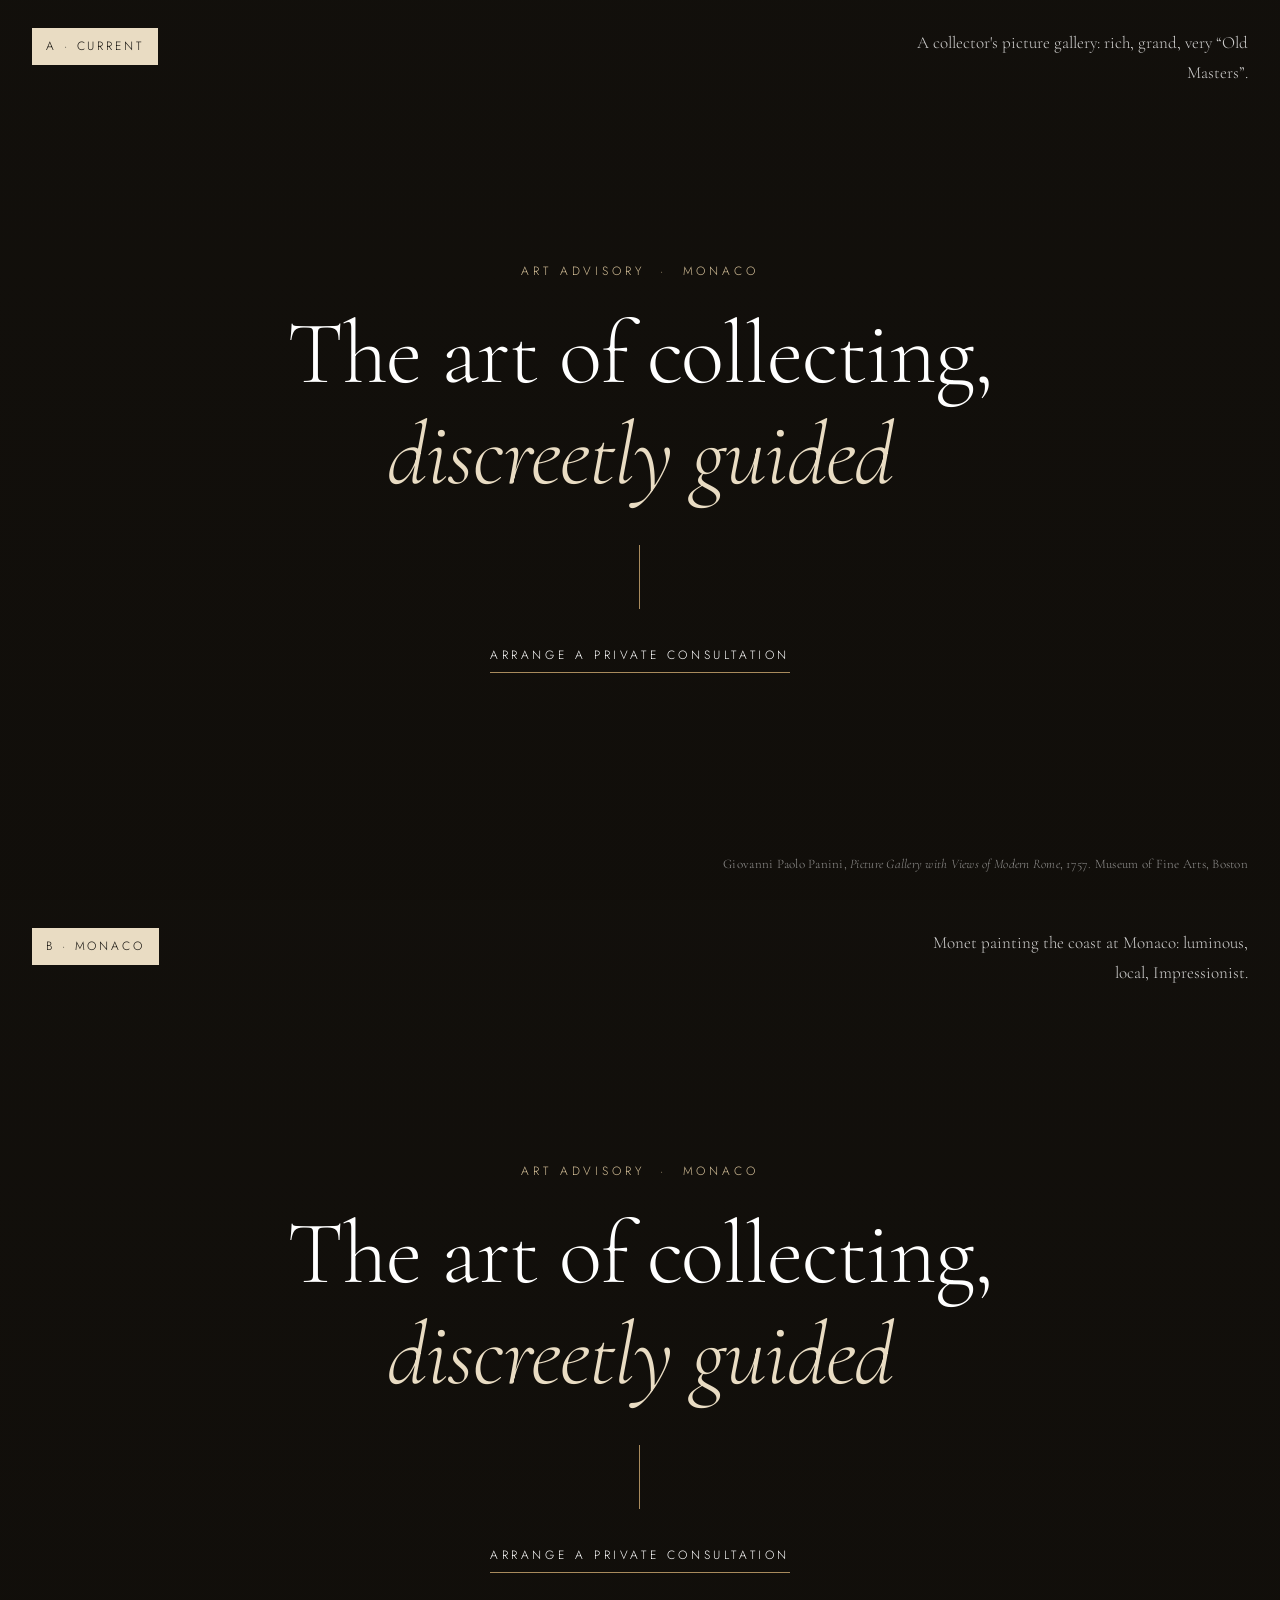
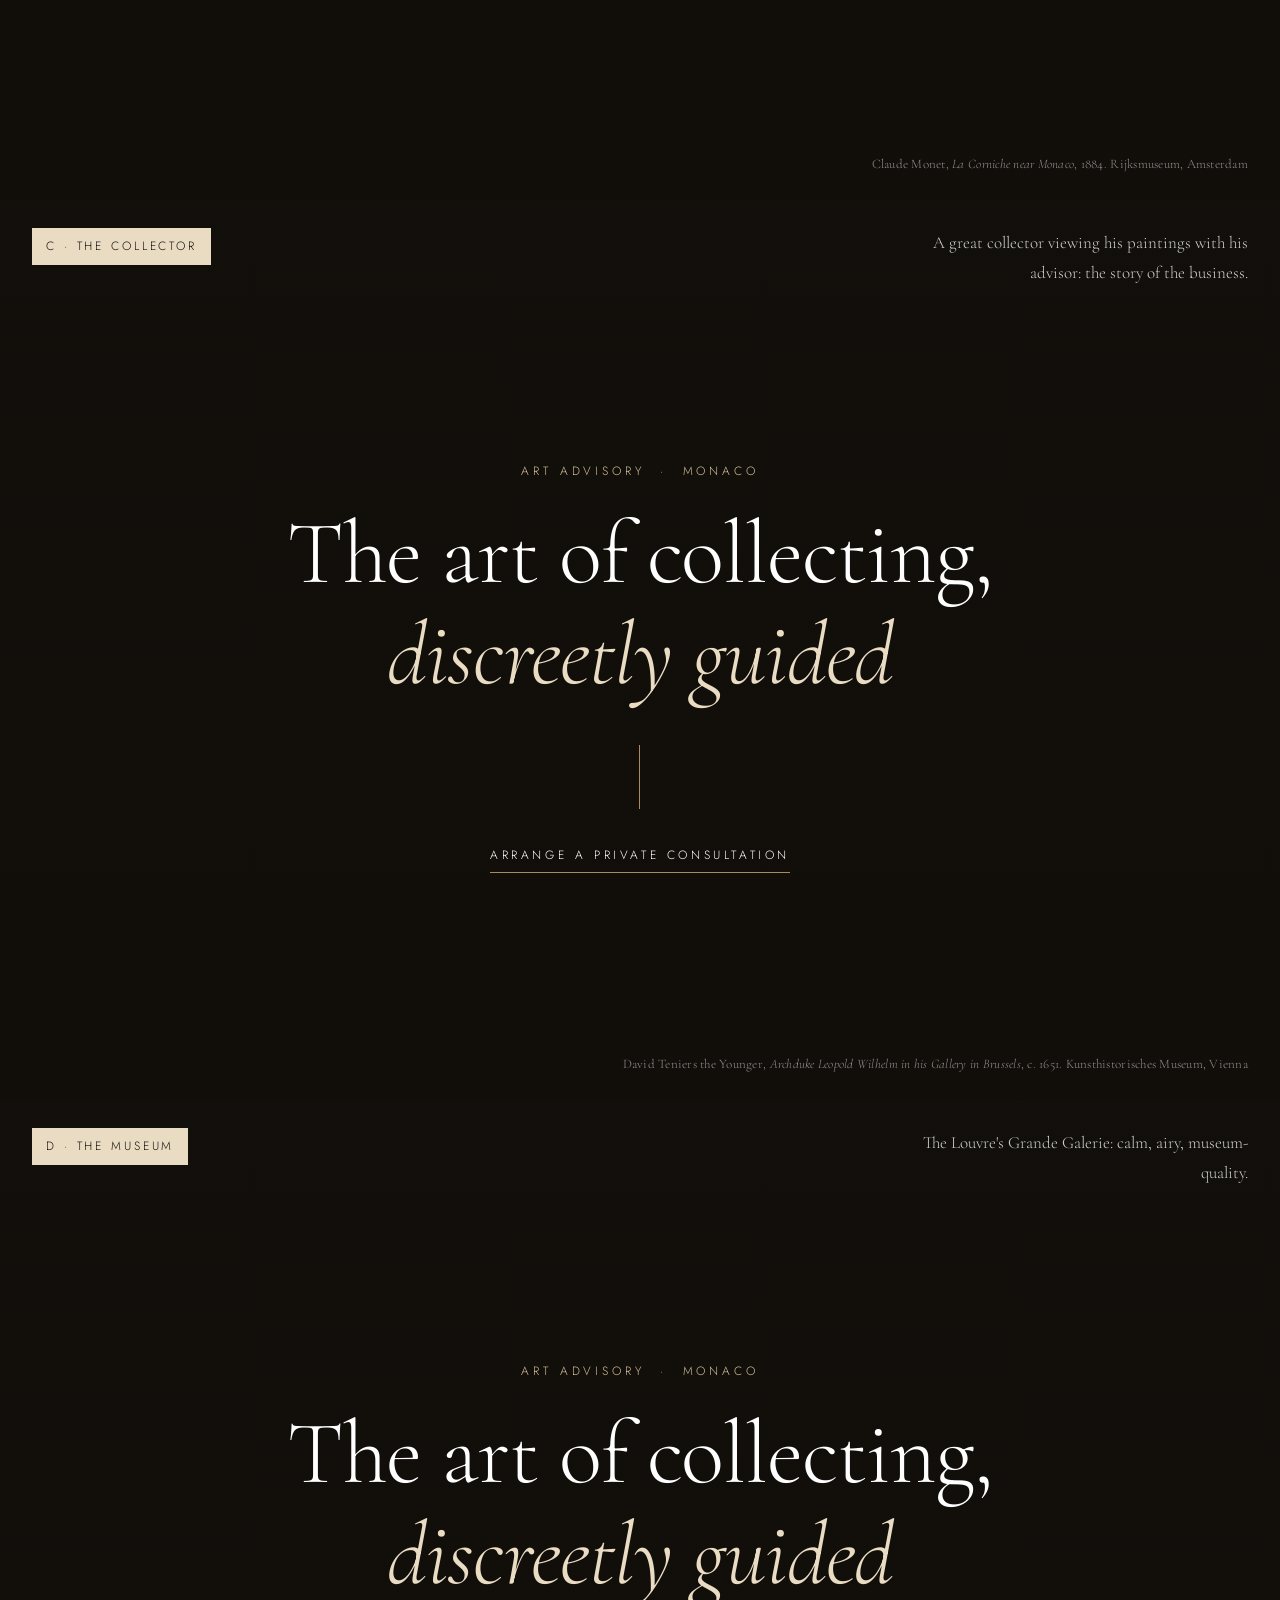
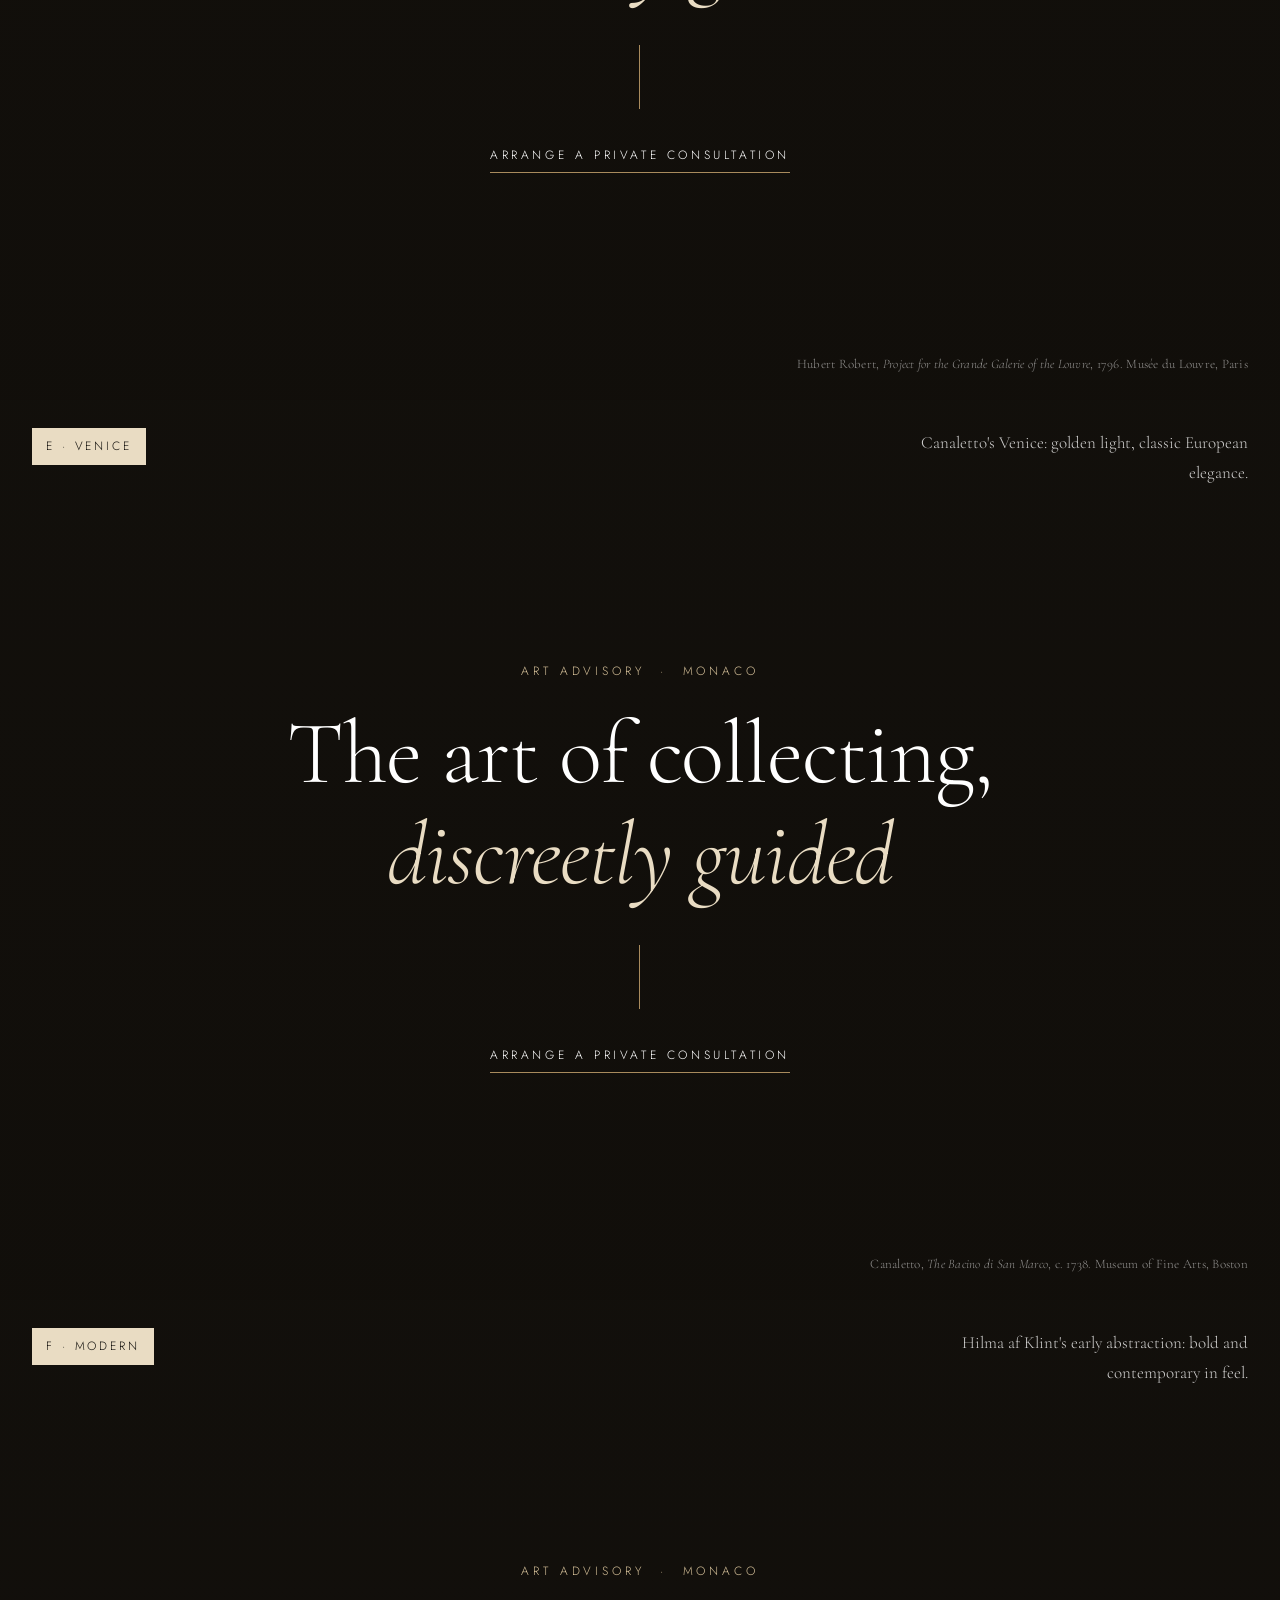
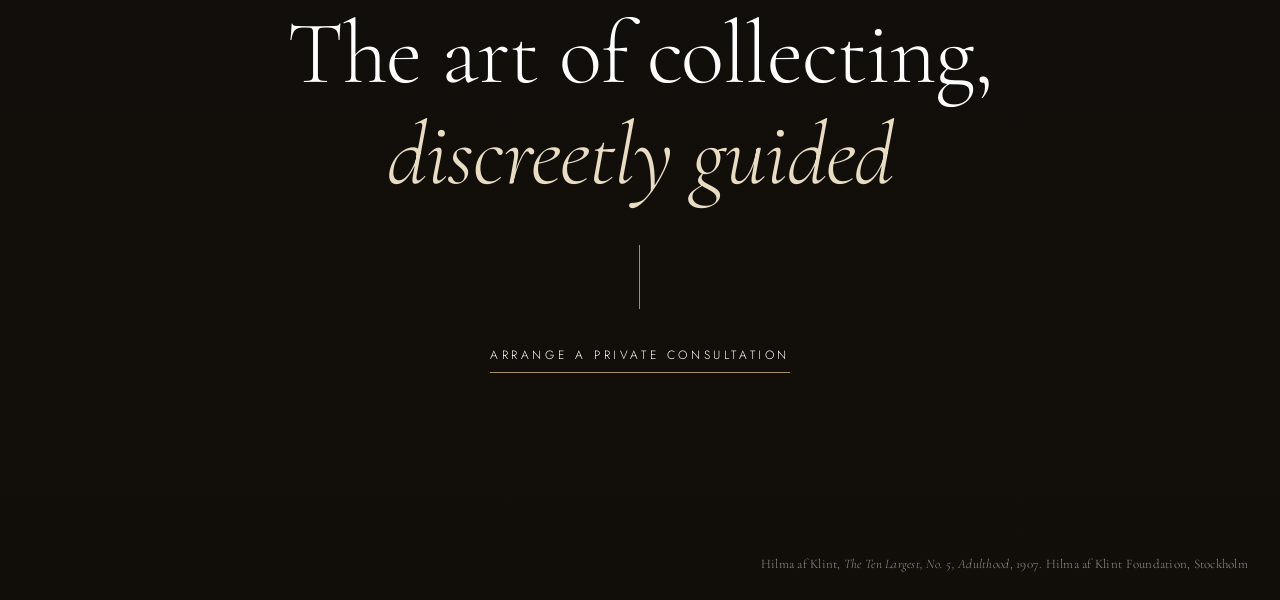
==== hero-options.html @ 7c298780 "Add hero image comparison page Co-Authored-By: Claude Opus 5.5 <noreply@anthropic.com> Claude-Sessio" ====
<!DOCTYPE html>
<html lang="en">
<head>
  <meta charset="utf-8">
  <meta name="viewport" content="width=device-width, initial-scale=1">
  <title>Hero image options | KD Fine Art Monaco</title>
  <meta name="robots" content="noindex">
  <link rel="preconnect" href="https://fonts.googleapis.com">
  <link rel="preconnect" href="https://fonts.gstatic.com" crossorigin>
  <link href="https://fonts.googleapis.com/css2?family=Cormorant+Garamond:ital,wght@0,300;0,400;0,500;0,700;1,300;1,400&family=Jost:wght@300;400&display=swap" rel="stylesheet">
  <link rel="stylesheet" href="styles.css?v=2">
  <style>
    .hero { background: var(--ink); overflow: hidden; }
    .hero-bg { position: absolute; inset: 0; background-size: cover; background-repeat: no-repeat; }
    .hero-bg::after { content: ""; position: absolute; inset: 0; background: linear-gradient(rgba(16,13,9,.62), rgba(16,13,9,.78)); }
    .hero-inner { position: relative; z-index: 1; }
    .credit-hero { z-index: 1; }
    .option-tag { position: absolute; top: 28px; left: 32px; z-index: 2; font-family: var(--sans); font-size: 12px; letter-spacing: .24em; text-transform: uppercase; color: #15130f; background: #e9dcc3; padding: 8px 14px; }
    .option-note { position: absolute; top: 28px; right: 32px; z-index: 2; max-width: 340px; text-align: right; font-family: var(--serif); font-size: 17px; color: rgba(255,255,255,.8); }
  </style>
</head>
<body>

  <section class="hero">
    <div class="hero-bg" style="background-image:url('https://upload.wikimedia.org/wikipedia/commons/thumb/0/0c/Giovanni_Paolo_Pannini_-_Picture_Gallery_with_Views_of_Modern_Rome_-_Google_Art_Project.jpg/1920px-Giovanni_Paolo_Pannini_-_Picture_Gallery_with_Views_of_Modern_Rome_-_Google_Art_Project.jpg');background-position:center 35%"></div>
    <span class="option-tag">A &middot; Current</span>
    <p class="option-note">A collector's picture gallery: rich, grand, very &ldquo;Old Masters&rdquo;.</p>
    <div class="hero-inner"><p class="label">Art Advisory &nbsp;&middot;&nbsp; Monaco</p><h1>The art of collecting,<br><em>discreetly guided</em></h1><span class="rule"></span><a href="#" class="link-cta">Arrange a private consultation</a></div>
    <p class="credit credit-hero">Giovanni Paolo Panini, <em>Picture Gallery with Views of Modern Rome</em>, 1757. Museum of Fine Arts, Boston</p>
  </section>

  <section class="hero">
    <div class="hero-bg" style="background-image:url('https://upload.wikimedia.org/wikipedia/commons/thumb/5/5d/Claude_Monet_-_La_Corniche_near_Monaco_-_Google_Art_Project.jpg/1920px-Claude_Monet_-_La_Corniche_near_Monaco_-_Google_Art_Project.jpg');background-position:center 40%"></div>
    <span class="option-tag">B &middot; Monaco</span>
    <p class="option-note">Monet painting the coast at Monaco: luminous, local, Impressionist.</p>
    <div class="hero-inner"><p class="label">Art Advisory &nbsp;&middot;&nbsp; Monaco</p><h1>The art of collecting,<br><em>discreetly guided</em></h1><span class="rule"></span><a href="#" class="link-cta">Arrange a private consultation</a></div>
    <p class="credit credit-hero">Claude Monet, <em>La Corniche near Monaco</em>, 1884. Rijksmuseum, Amsterdam</p>
  </section>

  <section class="hero">
    <div class="hero-bg" style="background-image:url('https://upload.wikimedia.org/wikipedia/commons/thumb/e/e1/David_Teniers_the_Younger_-_Archduke_Leopold_William_in_his_Gallery_at_Brussels_-_Google_Art_Project.jpg/1920px-David_Teniers_the_Younger_-_Archduke_Leopold_William_in_his_Gallery_at_Brussels_-_Google_Art_Project.jpg');background-position:center 45%"></div>
    <span class="option-tag">C &middot; The collector</span>
    <p class="option-note">A great collector viewing his paintings with his advisor: the story of the business.</p>
    <div class="hero-inner"><p class="label">Art Advisory &nbsp;&middot;&nbsp; Monaco</p><h1>The art of collecting,<br><em>discreetly guided</em></h1><span class="rule"></span><a href="#" class="link-cta">Arrange a private consultation</a></div>
    <p class="credit credit-hero">David Teniers the Younger, <em>Archduke Leopold Wilhelm in his Gallery in Brussels</em>, c. 1651. Kunsthistorisches Museum, Vienna</p>
  </section>

  <section class="hero">
    <div class="hero-bg" style="background-image:url('https://upload.wikimedia.org/wikipedia/commons/thumb/4/46/Hubert_Robert_-_Projet_d%27am%C3%A9nagement_de_la_Grande_Galerie_du_Louvre_%281796%29.JPG/1920px-Hubert_Robert_-_Projet_d%27am%C3%A9nagement_de_la_Grande_Galerie_du_Louvre_%281796%29.JPG');background-position:center 50%"></div>
    <span class="option-tag">D &middot; The museum</span>
    <p class="option-note">The Louvre's Grande Galerie: calm, airy, museum-quality.</p>
    <div class="hero-inner"><p class="label">Art Advisory &nbsp;&middot;&nbsp; Monaco</p><h1>The art of collecting,<br><em>discreetly guided</em></h1><span class="rule"></span><a href="#" class="link-cta">Arrange a private consultation</a></div>
    <p class="credit credit-hero">Hubert Robert, <em>Project for the Grande Galerie of the Louvre</em>, 1796. Mus&eacute;e du Louvre, Paris</p>
  </section>

  <section class="hero">
    <div class="hero-bg" style="background-image:url('https://upload.wikimedia.org/wikipedia/commons/thumb/4/4d/Boston%2C_Museum_of_Fine_Art_-_Il_bacino_di_San_Marco_c.1738_-_Canaletto.jpg/1920px-Boston%2C_Museum_of_Fine_Art_-_Il_bacino_di_San_Marco_c.1738_-_Canaletto.jpg');background-position:center 40%"></div>
    <span class="option-tag">E &middot; Venice</span>
    <p class="option-note">Canaletto's Venice: golden light, classic European elegance.</p>
    <div class="hero-inner"><p class="label">Art Advisory &nbsp;&middot;&nbsp; Monaco</p><h1>The art of collecting,<br><em>discreetly guided</em></h1><span class="rule"></span><a href="#" class="link-cta">Arrange a private consultation</a></div>
    <p class="credit credit-hero">Canaletto, <em>The Bacino di San Marco</em>, c. 1738. Museum of Fine Arts, Boston</p>
  </section>

  <section class="hero">
    <div class="hero-bg" style="background-image:url('https://upload.wikimedia.org/wikipedia/commons/f/fa/Hilma_af_Klint_-_The_Ten_Largest_No._5_-_Adulthood_-_1907.jpg');background-position:center 30%"></div>
    <span class="option-tag">F &middot; Modern</span>
    <p class="option-note">Hilma af Klint's early abstraction: bold and contemporary in feel.</p>
    <div class="hero-inner"><p class="label">Art Advisory &nbsp;&middot;&nbsp; Monaco</p><h1>The art of collecting,<br><em>discreetly guided</em></h1><span class="rule"></span><a href="#" class="link-cta">Arrange a private consultation</a></div>
    <p class="credit credit-hero">Hilma af Klint, <em>The Ten Largest, No. 5, Adulthood</em>, 1907. Hilma af Klint Foundation, Stockholm</p>
  </section>

</body>
</html>
---- styles.css ----
:root {
  --ink: #15130f;
  --ink-2: #1e1b16;
  --paper: #f7f3ec;
  --ivory: #efe8dc;
  --text: #3d382f;
  --muted: #8a8172;
  --gold: #a98b5d;
  --gold-soft: rgba(169, 139, 93, 0.45);
  --serif: "Cormorant Garamond", "Didot", Georgia, serif;
  --sans: "Jost", "Helvetica Neue", Arial, sans-serif;
  --hero-img: url("https://upload.wikimedia.org/wikipedia/commons/thumb/0/0c/Giovanni_Paolo_Pannini_-_Picture_Gallery_with_Views_of_Modern_Rome_-_Google_Art_Project.jpg/1920px-Giovanni_Paolo_Pannini_-_Picture_Gallery_with_Views_of_Modern_Rome_-_Google_Art_Project.jpg");
}

* { box-sizing: border-box; margin: 0; padding: 0; }
html { scroll-behavior: smooth; }
body {
  font-family: var(--sans);
  font-weight: 300;
  font-size: 17px;
  line-height: 1.75;
  color: var(--text);
  background: var(--paper);
  -webkit-font-smoothing: antialiased;
}
a { color: inherit; }
img { max-width: 100%; display: block; }
.wrap { max-width: 1180px; margin: 0 auto; padding: 0 40px; }
.narrow { max-width: 820px; }

/* Type */
h1, h2, h3 { font-family: var(--serif); font-weight: 300; line-height: 1.12; color: var(--ink); }
h1 { font-size: clamp(46px, 7vw, 92px); color: #fff; letter-spacing: -0.01em; }
h1 em { font-style: italic; color: #e9dcc3; }
h2 { font-size: clamp(36px, 4.4vw, 54px); margin-bottom: 28px; }
h3 { font-size: 25px; font-weight: 400; }
.label { font-family: var(--sans); font-size: 12px; letter-spacing: 0.32em; text-transform: uppercase; color: var(--gold); margin-bottom: 22px; }
.credit { font-family: var(--serif); font-size: 13px; font-style: normal; color: var(--muted); letter-spacing: 0.02em; }
.credit em { font-style: italic; }

/* Logo */
.logo { display: inline-flex; align-items: center; gap: 12px; text-decoration: none; color: inherit; }
.logo-mark { font-family: var(--serif); font-weight: 700; font-size: 42px; line-height: 1; letter-spacing: -3px; }
.logo-text { font-family: var(--sans); font-weight: 400; font-size: 11px; line-height: 1.25; text-transform: uppercase; letter-spacing: 0.22em; }
.logo-small .logo-mark { font-size: 30px; }
.logo-small .logo-text { font-size: 9px; }

/* Header */
.site-header { position: fixed; inset: 0 0 auto 0; z-index: 20; color: #fff; transition: background .35s, color .35s, box-shadow .35s; }
.site-header.scrolled, .site-header.solid { background: rgba(247, 243, 236, 0.97); color: var(--ink); box-shadow: 0 1px 0 var(--gold-soft); }
.header-inner { display: flex; align-items: center; justify-content: space-between; height: 92px; }
.nav { display: flex; gap: 44px; }
.nav a { text-decoration: none; font-size: 12px; letter-spacing: 0.28em; text-transform: uppercase; position: relative; padding: 6px 0; }
.nav a::after { content: ""; position: absolute; left: 0; bottom: 0; width: 0; height: 1px; background: var(--gold); transition: width .3s; }
.nav a:hover::after { width: 100%; }

/* Hero */
.hero {
  position: relative; min-height: 100vh; display: flex; align-items: center; justify-content: center; text-align: center;
  background: linear-gradient(rgba(16, 13, 9, 0.62), rgba(16, 13, 9, 0.78)), var(--hero-img) center 35% / cover no-repeat, var(--ink);
  padding: 120px 24px 90px;
}
.hero .label { color: #d4bf98; }
.rule { display: block; width: 1px; height: 64px; background: var(--gold); margin: 40px auto 30px; }
.link-cta { color: #fff; text-decoration: none; font-size: 12px; letter-spacing: 0.3em; text-transform: uppercase; border-bottom: 1px solid var(--gold); padding-bottom: 8px; transition: color .3s; }
.link-cta:hover { color: #e9dcc3; }
.credit-hero { position: absolute; right: 32px; bottom: 24px; color: rgba(255,255,255,0.55); max-width: 60%; text-align: right; }

/* Intro */
.intro { padding: 140px 0 120px; text-align: center; }
.monogram { width: 92px; height: 92px; color: var(--gold); margin: 0 auto 44px; display: block; }
.statement { font-family: var(--serif); font-weight: 300; font-size: clamp(26px, 3vw, 36px); line-height: 1.45; color: var(--ink); }

/* About */
.about { padding: 40px 0 150px; }
.about-grid { display: grid; grid-template-columns: 5fr 7fr; gap: 100px; align-items: center; }
.portrait { position: relative; max-width: 380px; margin: 0 auto; }
.portrait img { border-radius: 50%; width: 100%; height: auto; position: relative; }
.portrait-ring { position: absolute; inset: -18px; border: 1px solid var(--gold-soft); border-radius: 50%; }
.about-text p { margin-bottom: 18px; max-width: 540px; }
.fairs { margin-top: 34px; padding-top: 22px; border-top: 1px solid var(--gold-soft); font-size: 12px; letter-spacing: 0.22em; text-transform: uppercase; color: var(--muted); }

/* Services */
.services { background: var(--ink); color: #c9c0b0; padding: 150px 0; }
.services h2, .services h3 { color: #f3ece0; }
.services-grid { display: grid; grid-template-columns: 5fr 6fr; gap: 100px; align-items: center; }
.framed { margin: 0; }
.frame { padding: 18px; background: #2a251d; border: 1px solid var(--gold); box-shadow: inset 0 0 0 6px #1a1712, 0 30px 60px rgba(0,0,0,0.45); }
.frame img { width: 100%; aspect-ratio: 4 / 5; object-fit: cover; object-position: 50% 40%; }
.framed .credit { margin-top: 18px; color: #8d8474; }
.service-list { list-style: none; margin-top: 12px; }
.service-list li { padding: 22px 0; border-top: 1px solid rgba(169, 139, 93, 0.3); }
.service-list li:last-child { border-bottom: 1px solid rgba(169, 139, 93, 0.3); }
.service-list p { margin-top: 4px; font-size: 16px; }

/* Contact */
.contact { display: grid; grid-template-columns: 1fr 1fr; min-height: 640px; }
.contact-image { position: relative; overflow: hidden; background: var(--ink-2); }
.contact-image img { width: 100%; height: 100%; object-fit: cover; }
.credit-overlay { position: absolute; left: 24px; bottom: 18px; color: rgba(255,255,255,0.8); text-shadow: 0 1px 6px rgba(0,0,0,0.5); }
.contact-text { padding: 120px 9%; display: flex; flex-direction: column; justify-content: center; }
.contact-text > p { max-width: 440px; }
.contact-details { list-style: none; margin: 36px 0 44px; font-family: var(--serif); font-size: 24px; color: var(--ink); line-height: 1.7; }
.contact-details a { text-decoration: none; }
.contact-details a:hover { color: var(--gold); }
.btn { align-self: flex-start; display: inline-block; padding: 17px 34px; border: 1px solid var(--ink); color: var(--ink); text-decoration: none; font-size: 12px; letter-spacing: 0.28em; text-transform: uppercase; transition: background .3s, color .3s; }
.btn:hover { background: var(--ink); color: var(--paper); }

/* Footer */
.site-footer { background: var(--ink); color: #9c9383; padding: 44px 0; }
.footer-inner { display: flex; flex-wrap: wrap; gap: 24px; align-items: center; justify-content: space-between; }
.site-footer .logo { color: #efe8dc; }
.footer-links { display: flex; flex-wrap: wrap; gap: 32px; font-size: 12px; letter-spacing: 0.18em; text-transform: uppercase; }
.footer-links a { text-decoration: none; }
.footer-links a:hover { color: var(--gold); }

/* Simple content page (privacy) */
.page { padding: 170px 0 110px; }
.page .wrap { max-width: 780px; }
.page h1 { color: var(--ink); font-size: clamp(40px, 5vw, 60px); margin-bottom: 20px; }
.page h2 { font-size: 28px; margin: 40px 0 12px; }
.page p, .page li { margin-bottom: 14px; }
.page ul { padding-left: 22px; }

/* Responsive */
@media (max-width: 900px) {
  .wrap { padding: 0 26px; }
  .nav { gap: 24px; }
  .about-grid, .services-grid { grid-template-columns: 1fr; gap: 64px; }
  .portrait { max-width: 280px; }
  .contact { grid-template-columns: 1fr; }
  .contact-image { height: 360px; }
  .contact-text { padding: 80px 26px; }
  .intro { padding: 100px 0 80px; }
  .about { padding-bottom: 100px; }
  .services { padding: 100px 0; }
  .credit-hero { left: 24px; right: 24px; max-width: none; text-align: center; }
}
@media (max-width: 560px) {
  .header-inner { height: 74px; }
  .logo-mark { font-size: 34px; }
  .logo-text { font-size: 9px; }
  .nav a:not(:last-child) { display: none; }
  .contact-details { font-size: 20px; }
}
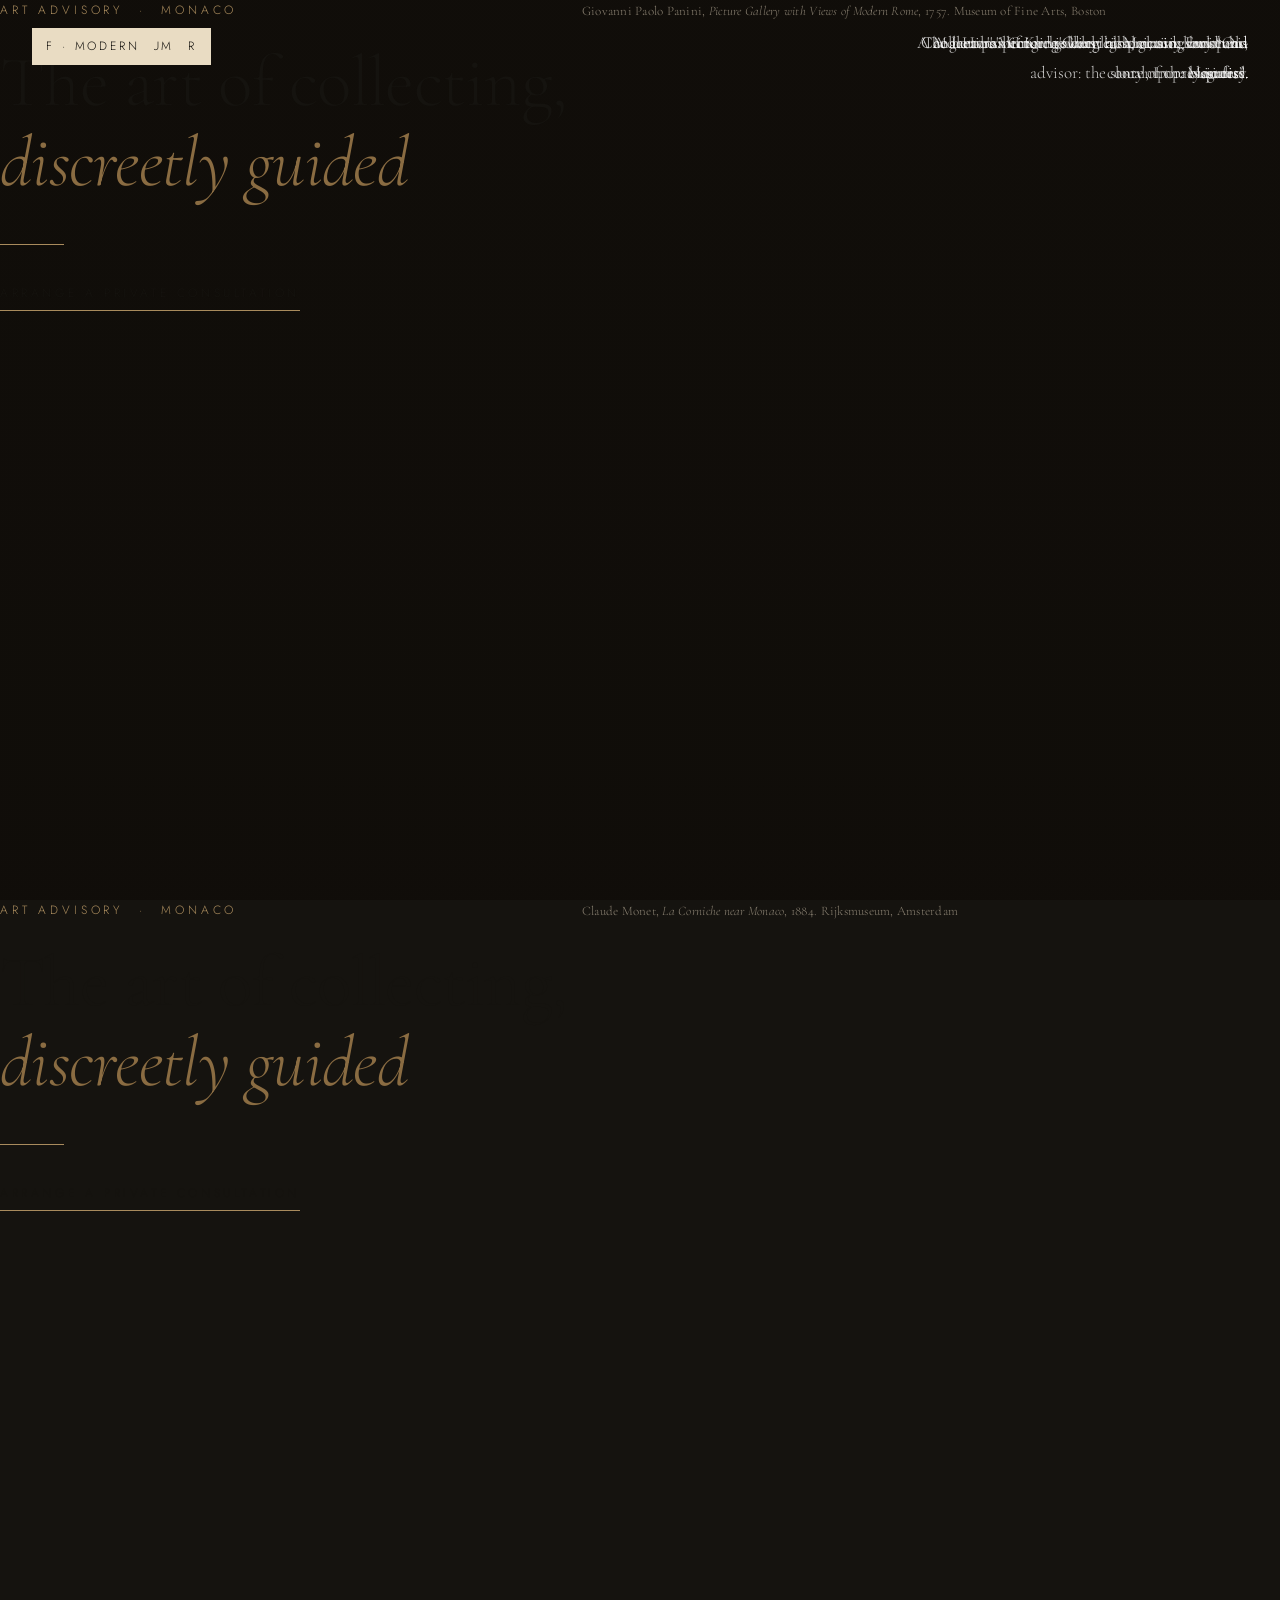
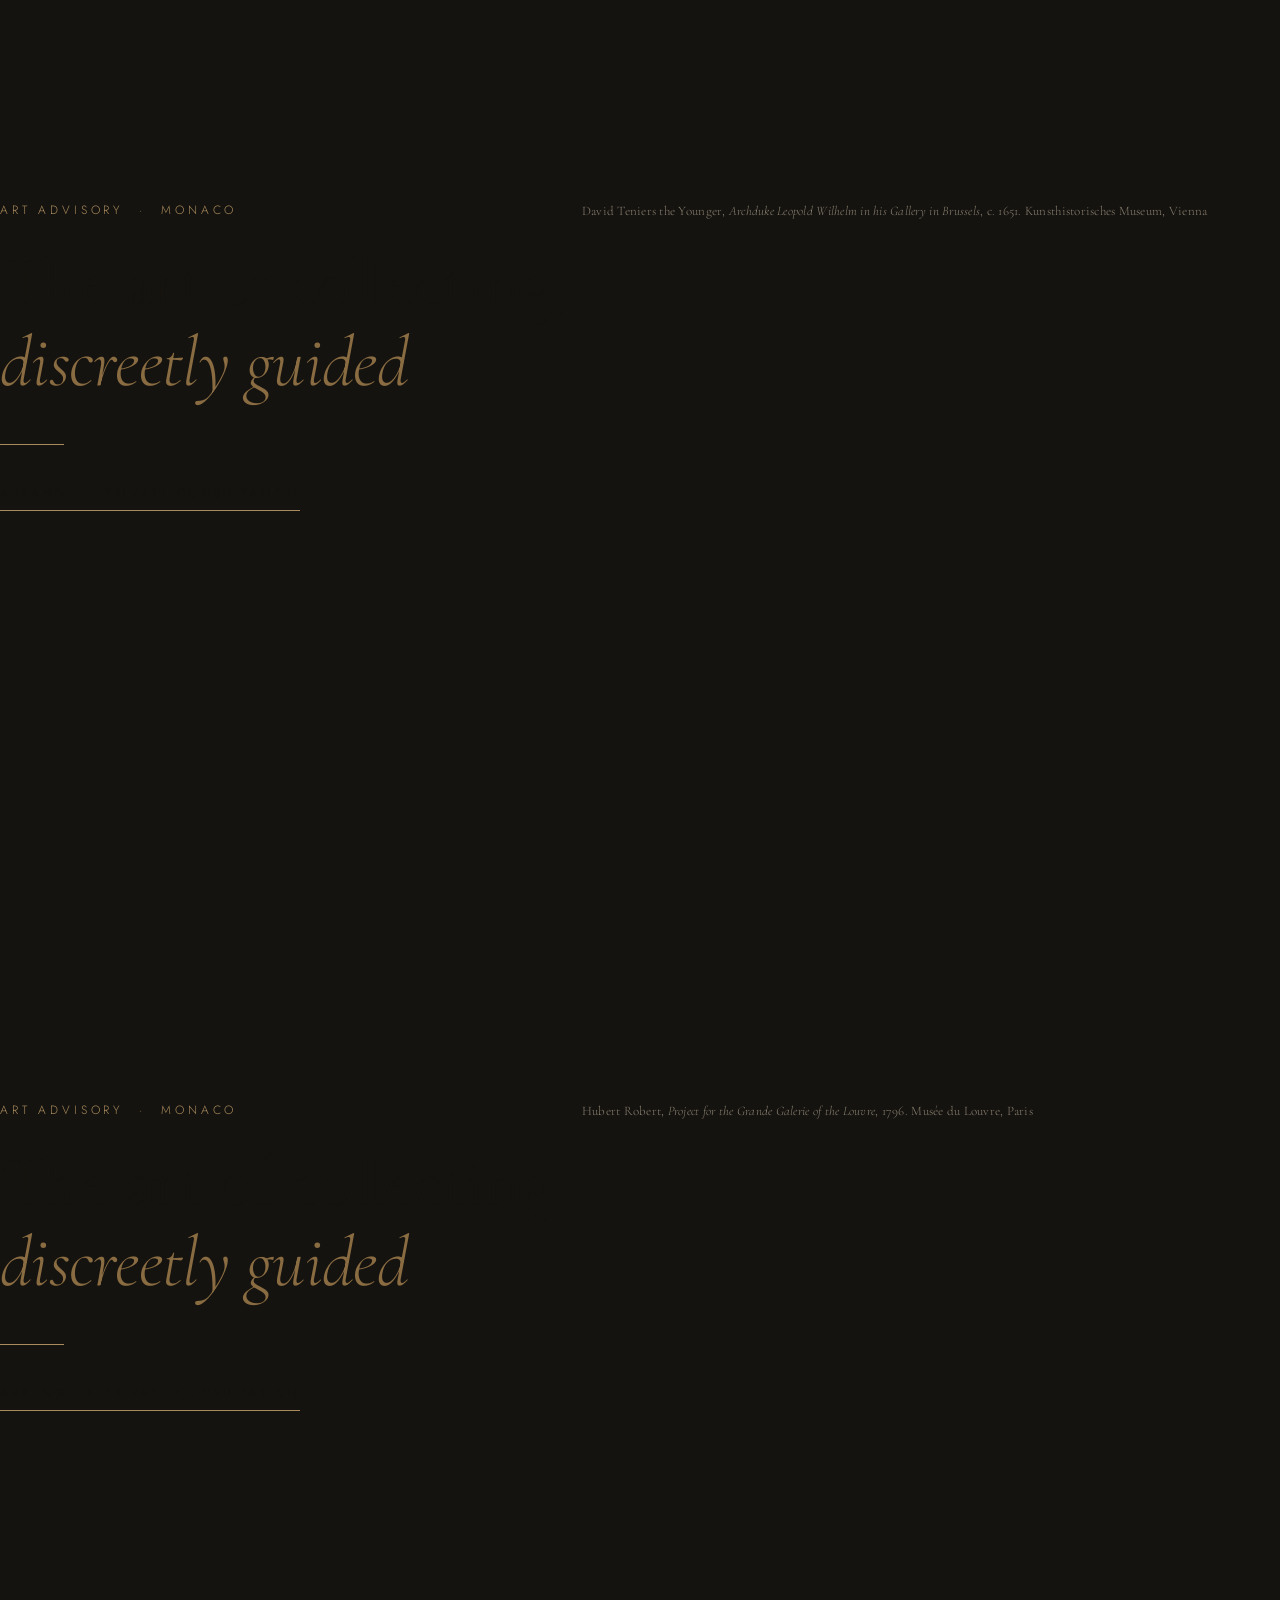
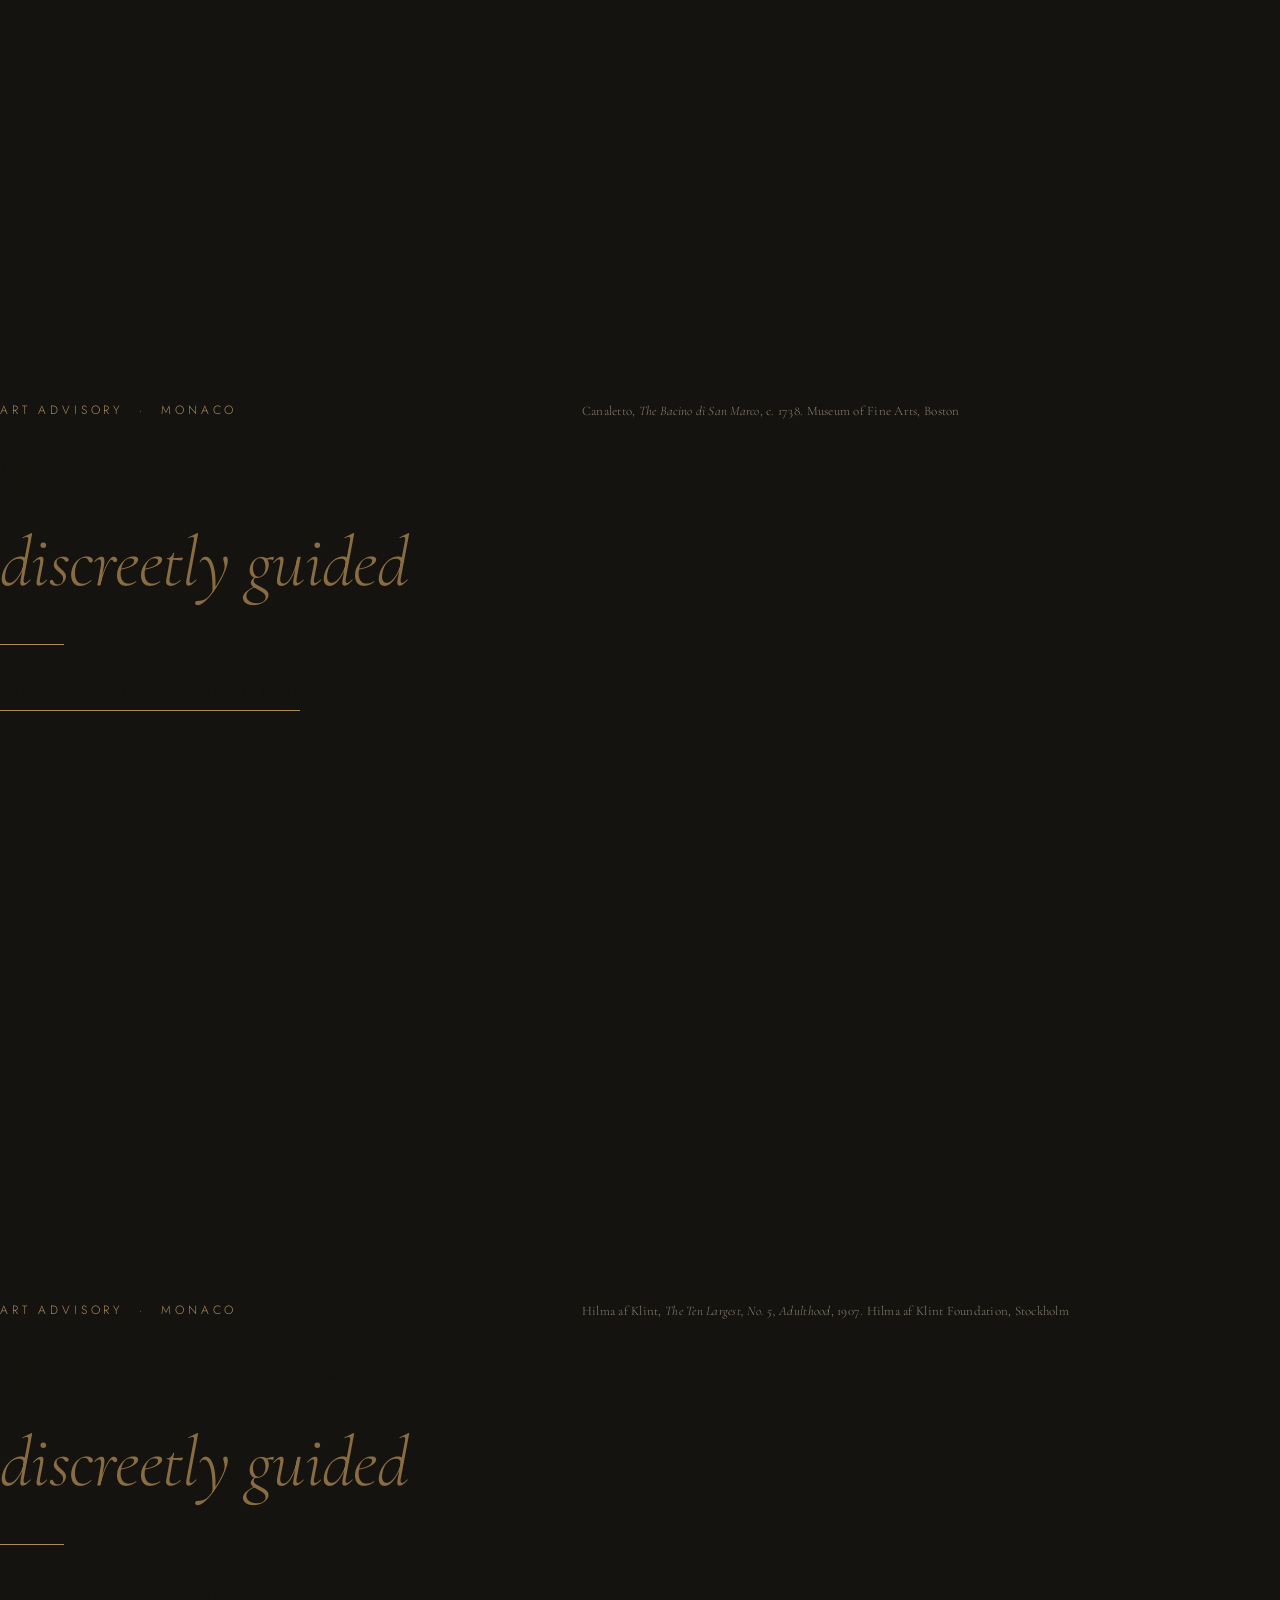
==== commit 476fce63: "Lighter design: ivory throughout, Monet's Monaco in the hero Co-Authored-By: Claude Opus 5.5 <norepl" ====
--- a/hero-options.html
+++ b/hero-options.html
@@ -8,7 +8,7 @@
   <link rel="preconnect" href="https://fonts.googleapis.com">
   <link rel="preconnect" href="https://fonts.gstatic.com" crossorigin>
   <link href="https://fonts.googleapis.com/css2?family=Cormorant+Garamond:ital,wght@0,300;0,400;0,500;0,700;1,300;1,400&family=Jost:wght@300;400&display=swap" rel="stylesheet">
-  <link rel="stylesheet" href="styles.css?v=2">
+  <link rel="stylesheet" href="styles.css?v=3">
   <style>
     .hero { background: var(--ink); overflow: hidden; }
     .hero-bg { position: absolute; inset: 0; background-size: cover; background-repeat: no-repeat; }
--- a/styles.css
+++ b/styles.css
@@ -1,15 +1,14 @@
 :root {
   --ink: #15130f;
   --ink-2: #1e1b16;
-  --paper: #f7f3ec;
-  --ivory: #efe8dc;
+  --paper: #faf7f2;
+  --ivory: #f1ebe1;
   --text: #3d382f;
   --muted: #8a8172;
   --gold: #a98b5d;
   --gold-soft: rgba(169, 139, 93, 0.45);
   --serif: "Cormorant Garamond", "Didot", Georgia, serif;
   --sans: "Jost", "Helvetica Neue", Arial, sans-serif;
-  --hero-img: url("https://upload.wikimedia.org/wikipedia/commons/thumb/0/0c/Giovanni_Paolo_Pannini_-_Picture_Gallery_with_Views_of_Modern_Rome_-_Google_Art_Project.jpg/1920px-Giovanni_Paolo_Pannini_-_Picture_Gallery_with_Views_of_Modern_Rome_-_Google_Art_Project.jpg");
 }
 
 * { box-sizing: border-box; margin: 0; padding: 0; }
@@ -30,8 +29,8 @@
 
 /* Type */
 h1, h2, h3 { font-family: var(--serif); font-weight: 300; line-height: 1.12; color: var(--ink); }
-h1 { font-size: clamp(46px, 7vw, 92px); color: #fff; letter-spacing: -0.01em; }
-h1 em { font-style: italic; color: #e9dcc3; }
+h1 { font-size: clamp(44px, 5.6vw, 84px); color: var(--ink); letter-spacing: -0.01em; }
+h1 em { font-style: italic; color: #8a6c42; }
 h2 { font-size: clamp(36px, 4.4vw, 54px); margin-bottom: 28px; }
 h3 { font-size: 25px; font-weight: 400; }
 .label { font-family: var(--sans); font-size: 12px; letter-spacing: 0.32em; text-transform: uppercase; color: var(--gold); margin-bottom: 22px; }
@@ -46,8 +45,8 @@
 .logo-small .logo-text { font-size: 9px; }
 
 /* Header */
-.site-header { position: fixed; inset: 0 0 auto 0; z-index: 20; color: #fff; transition: background .35s, color .35s, box-shadow .35s; }
-.site-header.scrolled, .site-header.solid { background: rgba(247, 243, 236, 0.97); color: var(--ink); box-shadow: 0 1px 0 var(--gold-soft); }
+.site-header { position: fixed; inset: 0 0 auto 0; z-index: 20; color: var(--ink); transition: background .35s, color .35s, box-shadow .35s; }
+.site-header.scrolled, .site-header.solid { background: rgba(250, 247, 242, 0.97); color: var(--ink); box-shadow: 0 1px 0 var(--gold-soft); }
 .header-inner { display: flex; align-items: center; justify-content: space-between; height: 92px; }
 .nav { display: flex; gap: 44px; }
 .nav a { text-decoration: none; font-size: 12px; letter-spacing: 0.28em; text-transform: uppercase; position: relative; padding: 6px 0; }
@@ -55,16 +54,14 @@
 .nav a:hover::after { width: 100%; }
 
 /* Hero */
-.hero {
-  position: relative; min-height: 100vh; display: flex; align-items: center; justify-content: center; text-align: center;
-  background: linear-gradient(rgba(16, 13, 9, 0.62), rgba(16, 13, 9, 0.78)), var(--hero-img) center 35% / cover no-repeat, var(--ink);
-  padding: 120px 24px 90px;
-}
-.hero .label { color: #d4bf98; }
-.rule { display: block; width: 1px; height: 64px; background: var(--gold); margin: 40px auto 30px; }
-.link-cta { color: #fff; text-decoration: none; font-size: 12px; letter-spacing: 0.3em; text-transform: uppercase; border-bottom: 1px solid var(--gold); padding-bottom: 8px; transition: color .3s; }
-.link-cta:hover { color: #e9dcc3; }
-.credit-hero { position: absolute; right: 32px; bottom: 24px; color: rgba(255,255,255,0.55); max-width: 60%; text-align: right; }
+.hero { display: grid; grid-template-columns: 5fr 6fr; min-height: 100vh; background: var(--paper); }
+.hero-text { display: flex; flex-direction: column; justify-content: center; align-items: flex-start; padding: 140px 6% 90px 8%; }
+.rule { display: block; width: 64px; height: 1px; background: var(--gold); margin: 40px 0 32px; }
+.link-cta { color: var(--ink); text-decoration: none; font-size: 12px; letter-spacing: 0.3em; text-transform: uppercase; border-bottom: 1px solid var(--gold); padding-bottom: 8px; transition: color .3s; }
+.link-cta:hover { color: var(--gold); }
+.hero-image { position: relative; margin: 0; padding: 120px 40px 70px 0; display: flex; flex-direction: column; }
+.hero-image img { flex: 1; width: 100%; min-height: 0; object-fit: cover; object-position: center 45%; box-shadow: 0 30px 70px rgba(60, 45, 25, 0.18); }
+.hero-image figcaption { margin-top: 14px; text-align: right; }
 
 /* Intro */
 .intro { padding: 140px 0 120px; text-align: center; }
@@ -81,21 +78,21 @@
 .fairs { margin-top: 34px; padding-top: 22px; border-top: 1px solid var(--gold-soft); font-size: 12px; letter-spacing: 0.22em; text-transform: uppercase; color: var(--muted); }
 
 /* Services */
-.services { background: var(--ink); color: #c9c0b0; padding: 150px 0; }
-.services h2, .services h3 { color: #f3ece0; }
+.services { background: var(--ivory); color: var(--text); padding: 150px 0; }
+.services h2, .services h3 { color: var(--ink); }
 .services-grid { display: grid; grid-template-columns: 5fr 6fr; gap: 100px; align-items: center; }
 .framed { margin: 0; }
-.frame { padding: 18px; background: #2a251d; border: 1px solid var(--gold); box-shadow: inset 0 0 0 6px #1a1712, 0 30px 60px rgba(0,0,0,0.45); }
+.frame { padding: 22px; background: #fdfbf7; border: 1px solid var(--gold-soft); box-shadow: 0 24px 60px rgba(60, 45, 25, 0.14); }
 .frame img { width: 100%; aspect-ratio: 4 / 5; object-fit: cover; object-position: 50% 40%; }
-.framed .credit { margin-top: 18px; color: #8d8474; }
+.framed .credit { margin-top: 18px; }
 .service-list { list-style: none; margin-top: 12px; }
-.service-list li { padding: 22px 0; border-top: 1px solid rgba(169, 139, 93, 0.3); }
-.service-list li:last-child { border-bottom: 1px solid rgba(169, 139, 93, 0.3); }
+.service-list li { padding: 22px 0; border-top: 1px solid var(--gold-soft); }
+.service-list li:last-child { border-bottom: 1px solid var(--gold-soft); }
 .service-list p { margin-top: 4px; font-size: 16px; }
 
 /* Contact */
 .contact { display: grid; grid-template-columns: 1fr 1fr; min-height: 640px; }
-.contact-image { position: relative; overflow: hidden; background: var(--ink-2); }
+.contact-image { position: relative; overflow: hidden; background: var(--ivory); }
 .contact-image img { width: 100%; height: 100%; object-fit: cover; }
 .credit-overlay { position: absolute; left: 24px; bottom: 18px; color: rgba(255,255,255,0.8); text-shadow: 0 1px 6px rgba(0,0,0,0.5); }
 .contact-text { padding: 120px 9%; display: flex; flex-direction: column; justify-content: center; }
@@ -107,9 +104,9 @@
 .btn:hover { background: var(--ink); color: var(--paper); }
 
 /* Footer */
-.site-footer { background: var(--ink); color: #9c9383; padding: 44px 0; }
+.site-footer { background: var(--paper); color: var(--muted); padding: 44px 0; border-top: 1px solid var(--gold-soft); }
 .footer-inner { display: flex; flex-wrap: wrap; gap: 24px; align-items: center; justify-content: space-between; }
-.site-footer .logo { color: #efe8dc; }
+.site-footer .logo { color: var(--ink); }
 .footer-links { display: flex; flex-wrap: wrap; gap: 32px; font-size: 12px; letter-spacing: 0.18em; text-transform: uppercase; }
 .footer-links a { text-decoration: none; }
 .footer-links a:hover { color: var(--gold); }
@@ -134,7 +131,10 @@
   .intro { padding: 100px 0 80px; }
   .about { padding-bottom: 100px; }
   .services { padding: 100px 0; }
-  .credit-hero { left: 24px; right: 24px; max-width: none; text-align: center; }
+  .hero { grid-template-columns: 1fr; min-height: auto; }
+  .hero-text { padding: 130px 26px 50px; }
+  .hero-image { padding: 0 26px 60px; }
+  .hero-image img { height: 62vw; flex: none; }
 }
 @media (max-width: 560px) {
   .header-inner { height: 74px; }
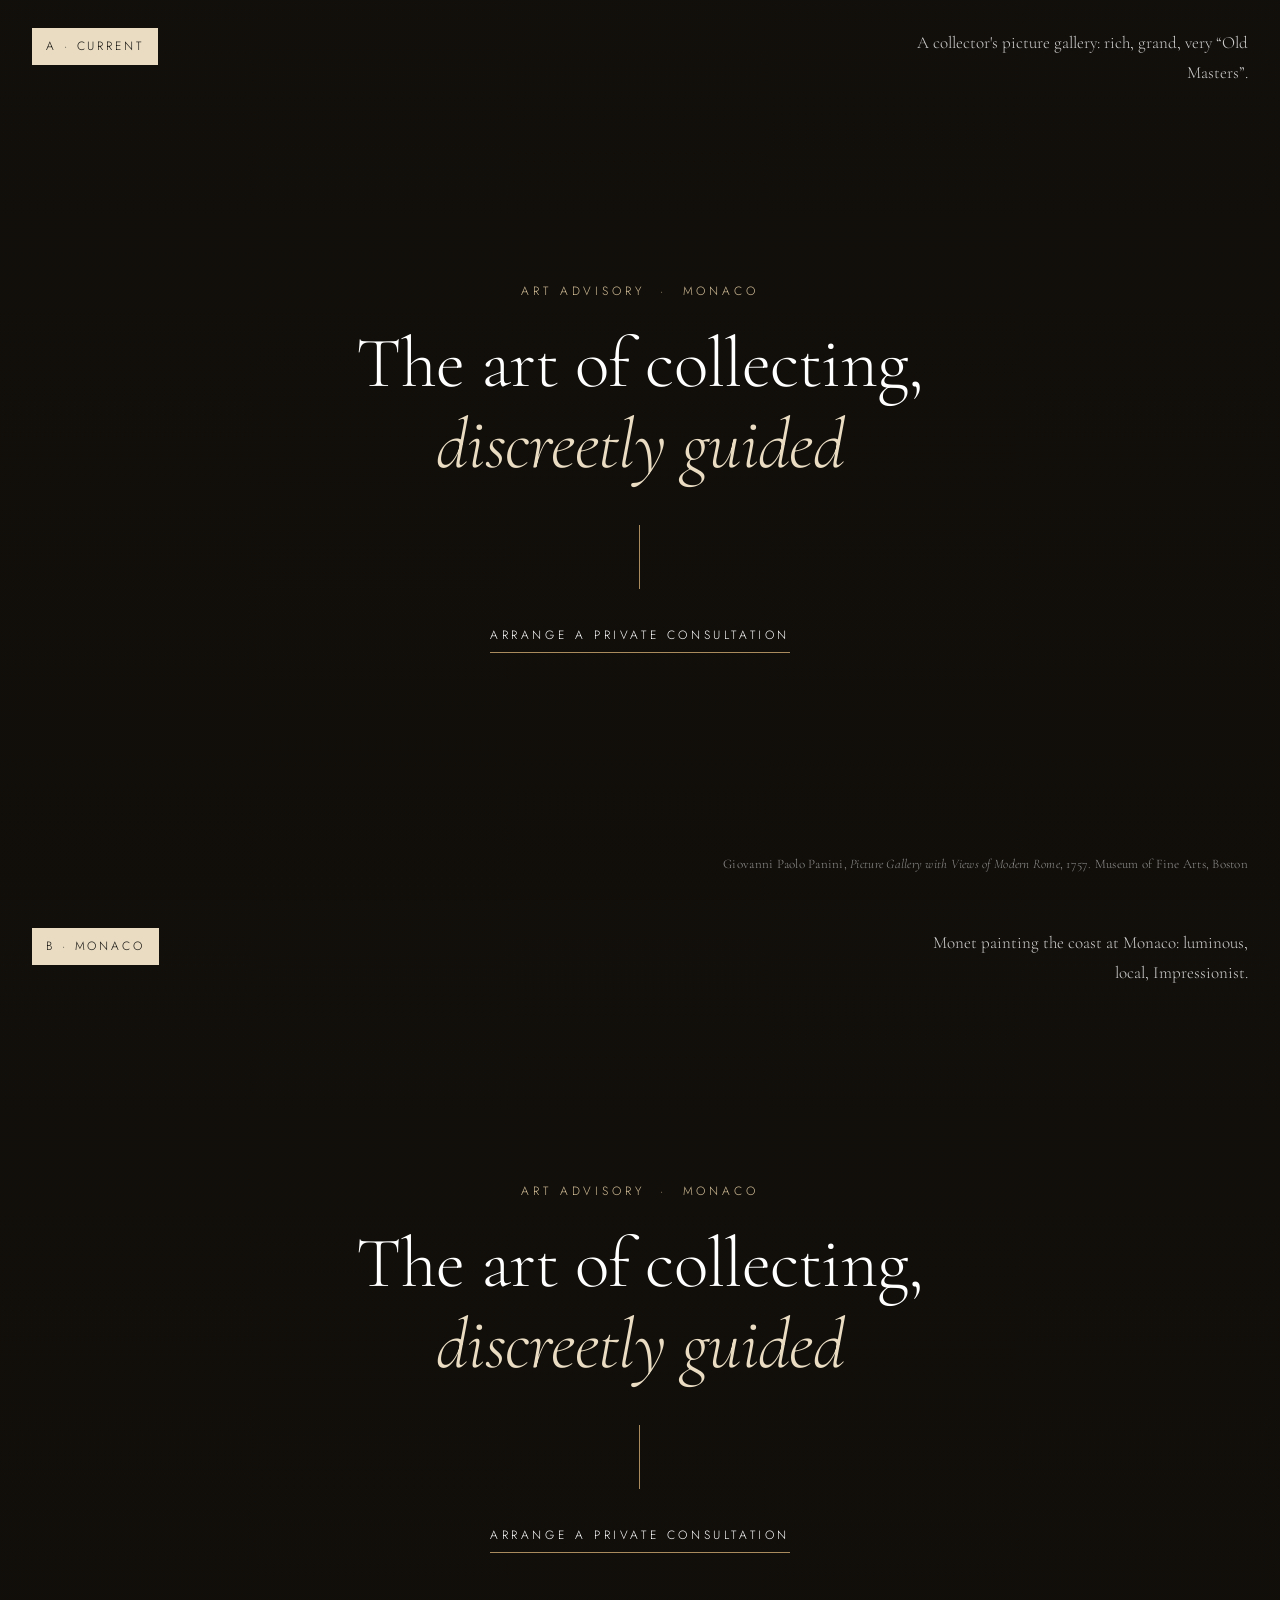
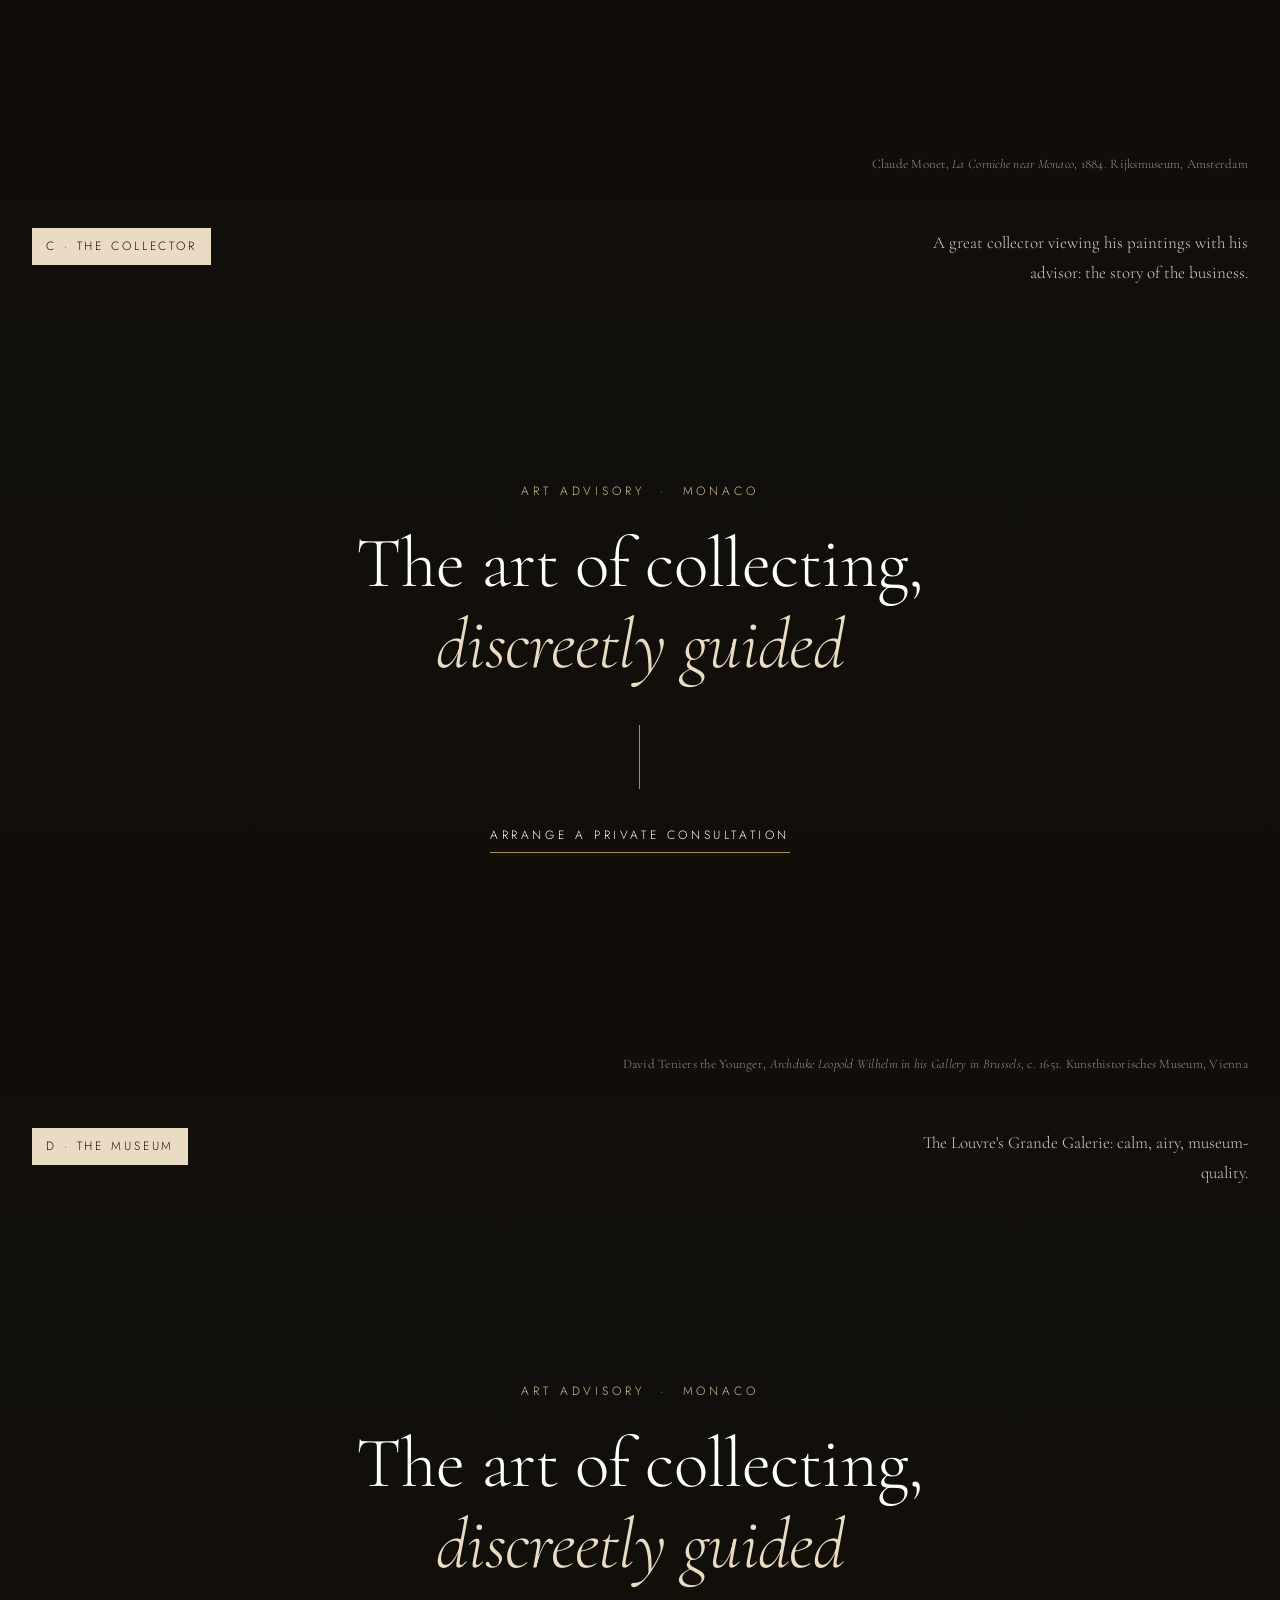
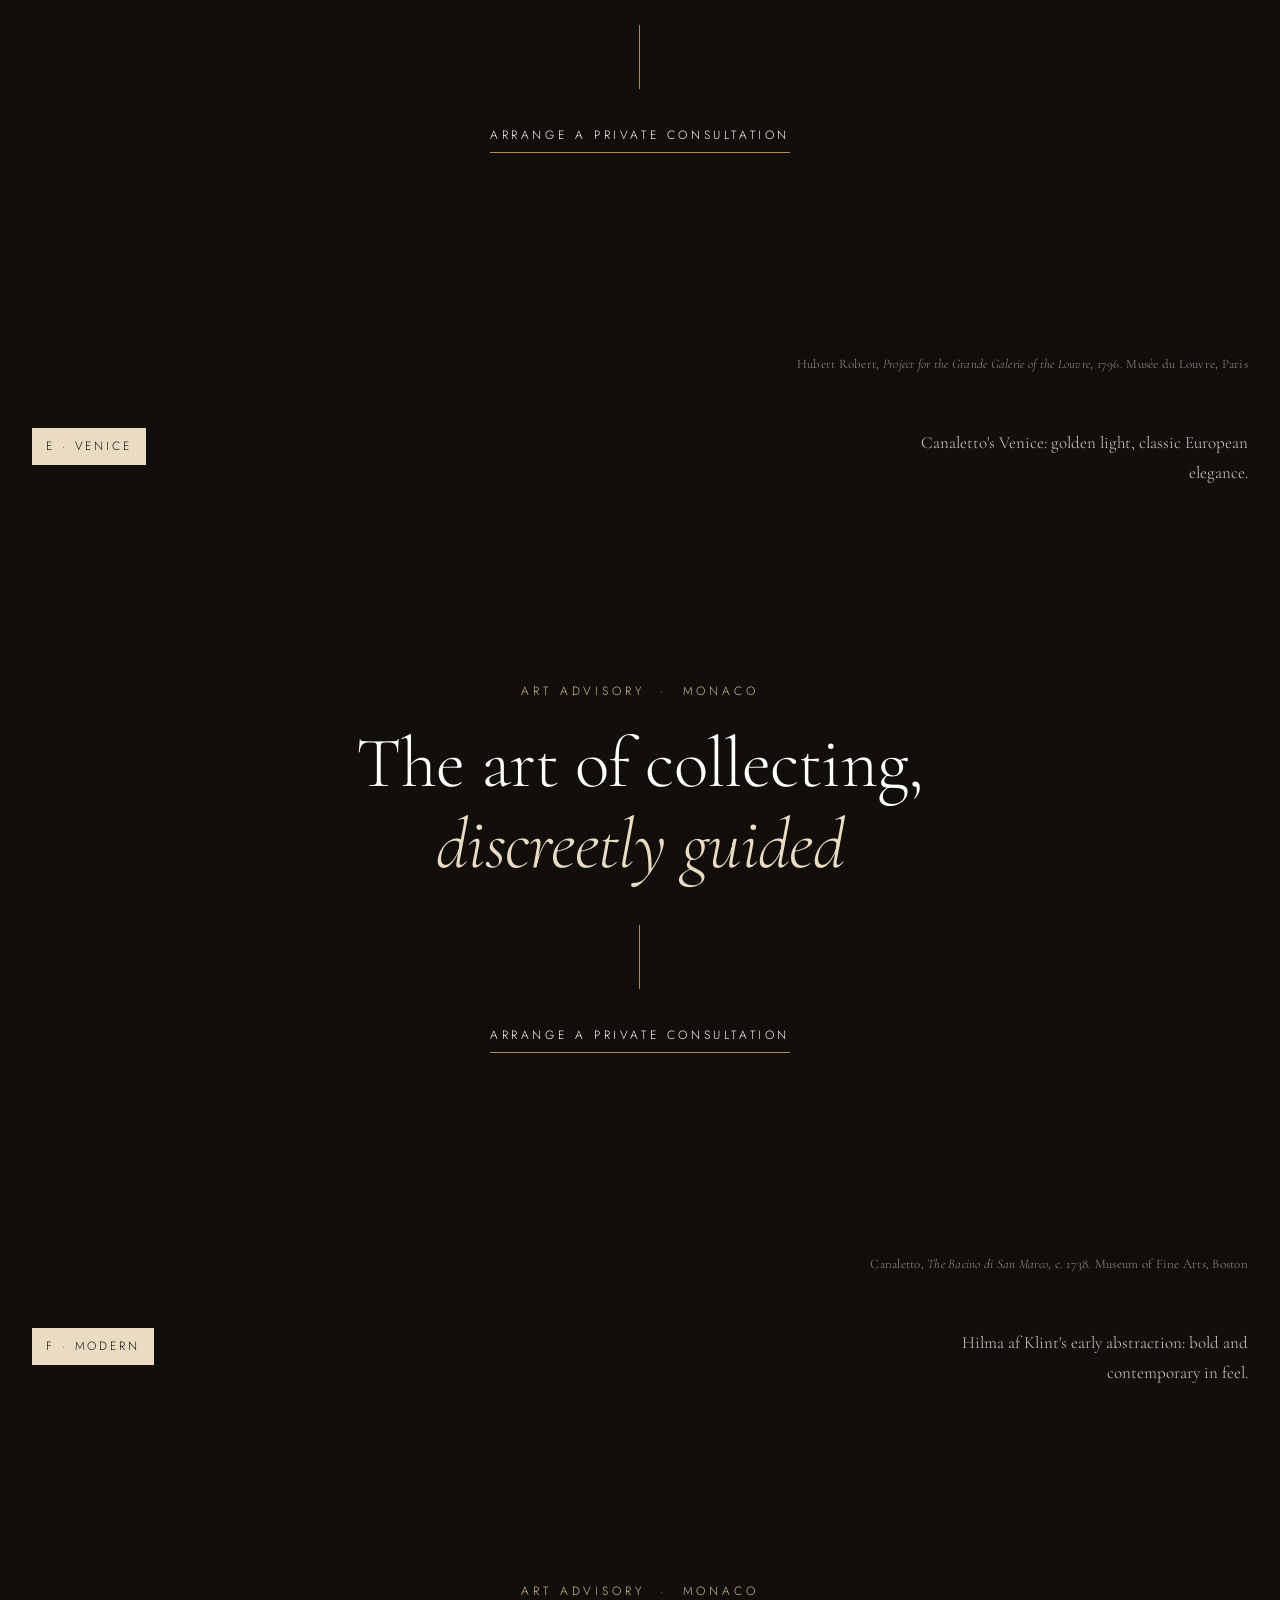
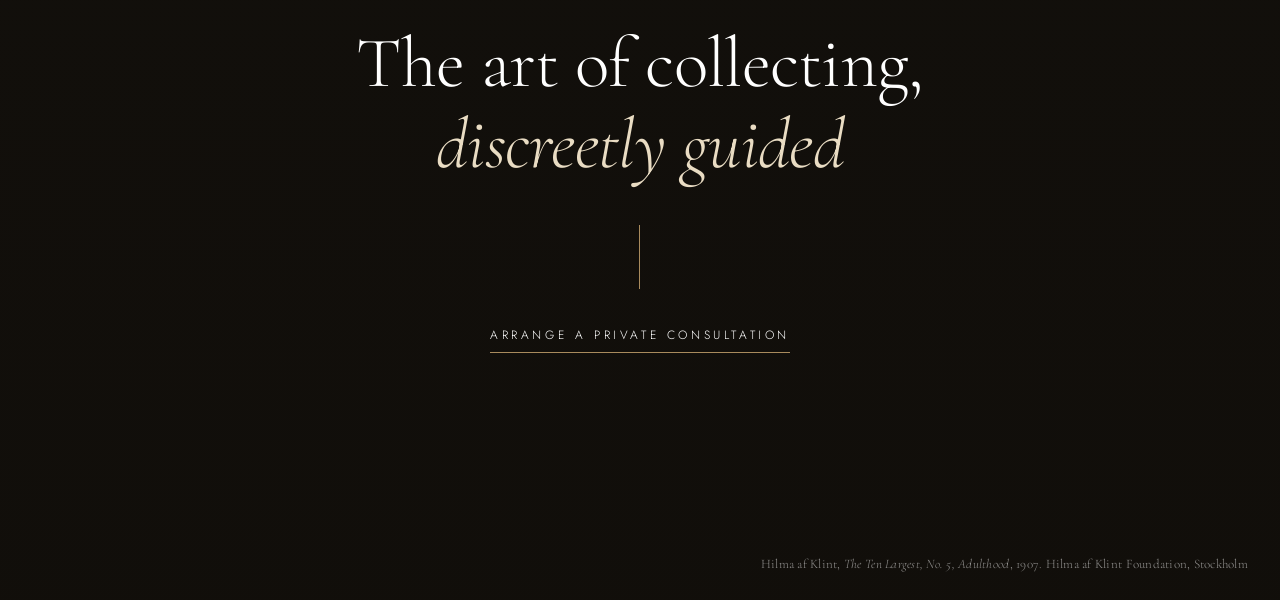
==== commit 34cd5b0d: "Keep hero options page self-contained Co-Authored-By: Claude Opus 5.5 <noreply@anthropic.com> Claude" ====
--- a/hero-options.html
+++ b/hero-options.html
@@ -10,7 +10,9 @@
   <link href="https://fonts.googleapis.com/css2?family=Cormorant+Garamond:ital,wght@0,300;0,400;0,500;0,700;1,300;1,400&family=Jost:wght@300;400&display=swap" rel="stylesheet">
   <link rel="stylesheet" href="styles.css?v=3">
   <style>
-    .hero { background: var(--ink); overflow: hidden; }
+    .hero { position: relative; display: flex; align-items: center; justify-content: center; text-align: center; min-height: 100vh; padding: 120px 24px 90px; background: var(--ink); overflow: hidden; }
+    .hero h1 { color: #fff; } .hero h1 em { color: #e9dcc3; } .hero .label { color: #d4bf98; } .hero .link-cta { color: #fff; } .hero .rule { width: 1px; height: 64px; margin: 40px auto 30px; }
+    .credit-hero { position: absolute; right: 32px; bottom: 24px; color: rgba(255,255,255,.55); }
     .hero-bg { position: absolute; inset: 0; background-size: cover; background-repeat: no-repeat; }
     .hero-bg::after { content: ""; position: absolute; inset: 0; background: linear-gradient(rgba(16,13,9,.62), rgba(16,13,9,.78)); }
     .hero-inner { position: relative; z-index: 1; }
